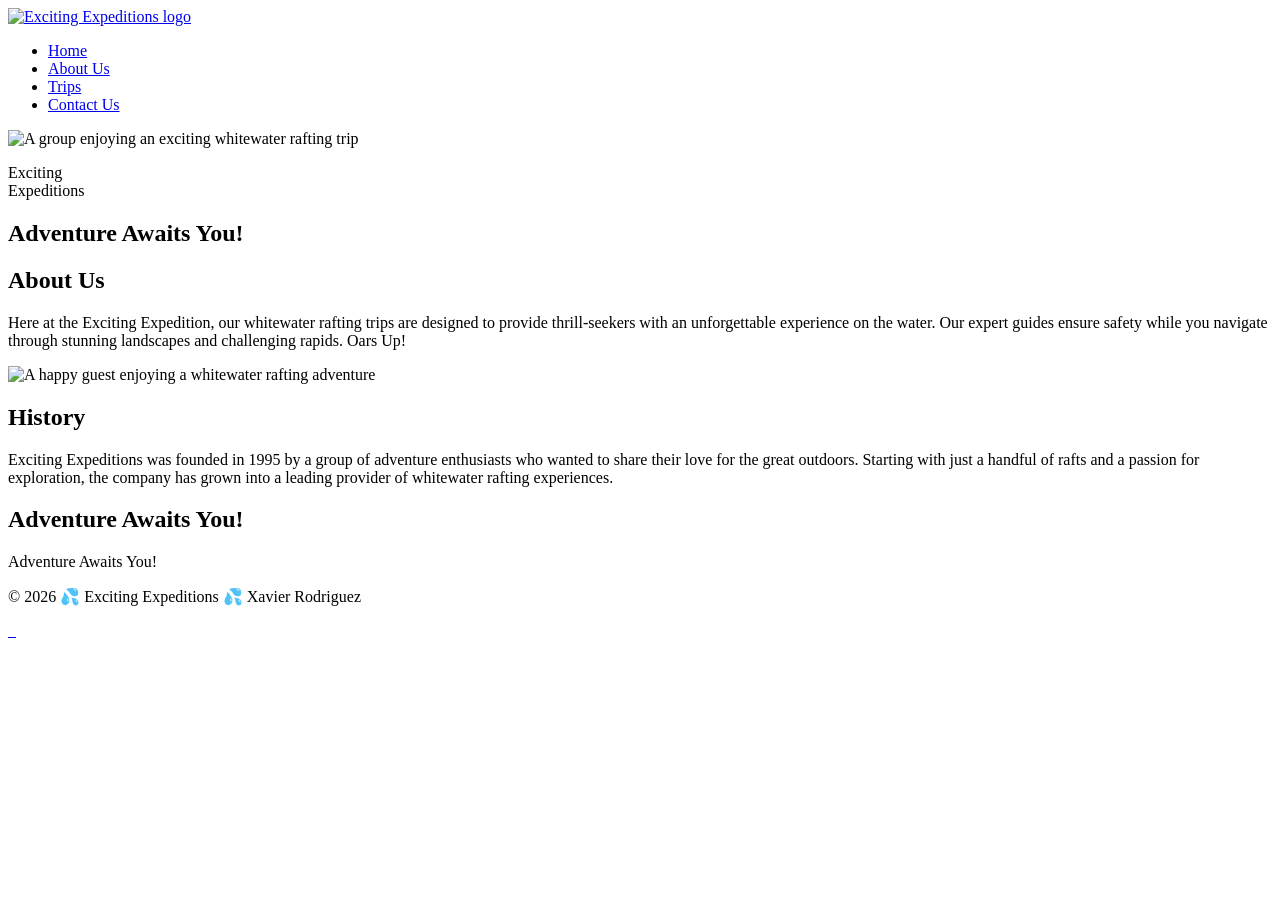
==== wwr/about.html @ 1db4deeb "Add WWR about page" ====
<!DOCTYPE html>
<html lang="en">
<head>
    <meta charset="UTF-8">
    <meta name="viewport" content="width=device-width, initial-scale=1.0">
    <meta name="description" content="Learn about Exciting Expeditions, our history, and our whitewater rafting adventures.">
    <meta name="author" content="Xavier Rodriguez">
    <title>About Us | Exciting Expeditions</title>
    <link rel="stylesheet" href="style/rafting.css">
</head>

<body>
    <header class="site-header">
        <a class="logo" href="about.html" aria-label="Exciting Expeditions home">
            <img src="images/logo.png" alt="Exciting Expeditions logo">
        </a>

        <nav class="main-nav" aria-label="Main navigation">
            <ul>
                <li><a href="index.html">Home</a></li>
                <li><a class="active" href="about.html" aria-current="page">About Us</a></li>
                <li><a href="trips.html">Trips</a></li>
                <li><a href="contact.html">Contact Us</a></li>
            </ul>
        </nav>
    </header>

    <main>
        <section class="hero" aria-label="Whitewater rafting adventure">
            <img class="hero-image" src="images/rafting-hero.jpg" alt="A group enjoying an exciting whitewater rafting trip">
            <div class="hero-content">
                <p class="hero-title">Exciting<br><span>Expeditions</span></p>
                <h1>Adventure Awaits You!</h1>
                <span class="hero-swoosh" aria-hidden="true"></span>
            </div>
        </section>

        <section class="about-section" aria-labelledby="about-heading">
            <div class="section-copy">
                <h2 id="about-heading">About Us</h2>
                <p>
                    Here at the Exciting Expedition, our whitewater rafting trips are designed to provide thrill-seekers with an unforgettable experience on the water. Our expert guides ensure safety while you navigate through stunning landscapes and challenging rapids. Oars Up!
                </p>
            </div>
            <img class="about-image" src="images/happy-client.jpg" alt="A happy guest enjoying a whitewater rafting adventure">
        </section>

        <section class="history-section" aria-labelledby="history-heading">
            <div class="history-copy">
                <h2 id="history-heading">History</h2>
                <p>
                    Exciting Expeditions was founded in 1995 by a group of adventure enthusiasts who wanted to share their love for the great outdoors. Starting with just a handful of rafts and a passion for exploration, the company has grown into a leading provider of whitewater rafting experiences.
                </p>
            </div>
        </section>

        <section class="adventures-section" aria-labelledby="adventures-heading">
            <h2 id="adventures-heading">Adventure Awaits You!</h2>
        </section>
    </main>

    <footer class="site-footer">
        <p class="footer-tagline">Adventure Awaits You!</p>
        <p class="copyright">© 2026 💦 Exciting Expeditions 💦 Xavier Rodriguez</p>
        <nav class="socialmedia" aria-label="Social media">
            <a href="https://facebook.com" aria-label="Facebook">
                <img src="images/facebook.svg" alt="">
            </a>
            <a href="https://linkedin.com" aria-label="LinkedIn">
                <img src="images/linkedin.svg" alt="">
            </a>
            <a href="https://instagram.com" aria-label="Instagram">
                <img src="images/instagram.svg" alt="">
            </a>
        </nav>
    </footer>
</body>
</html>
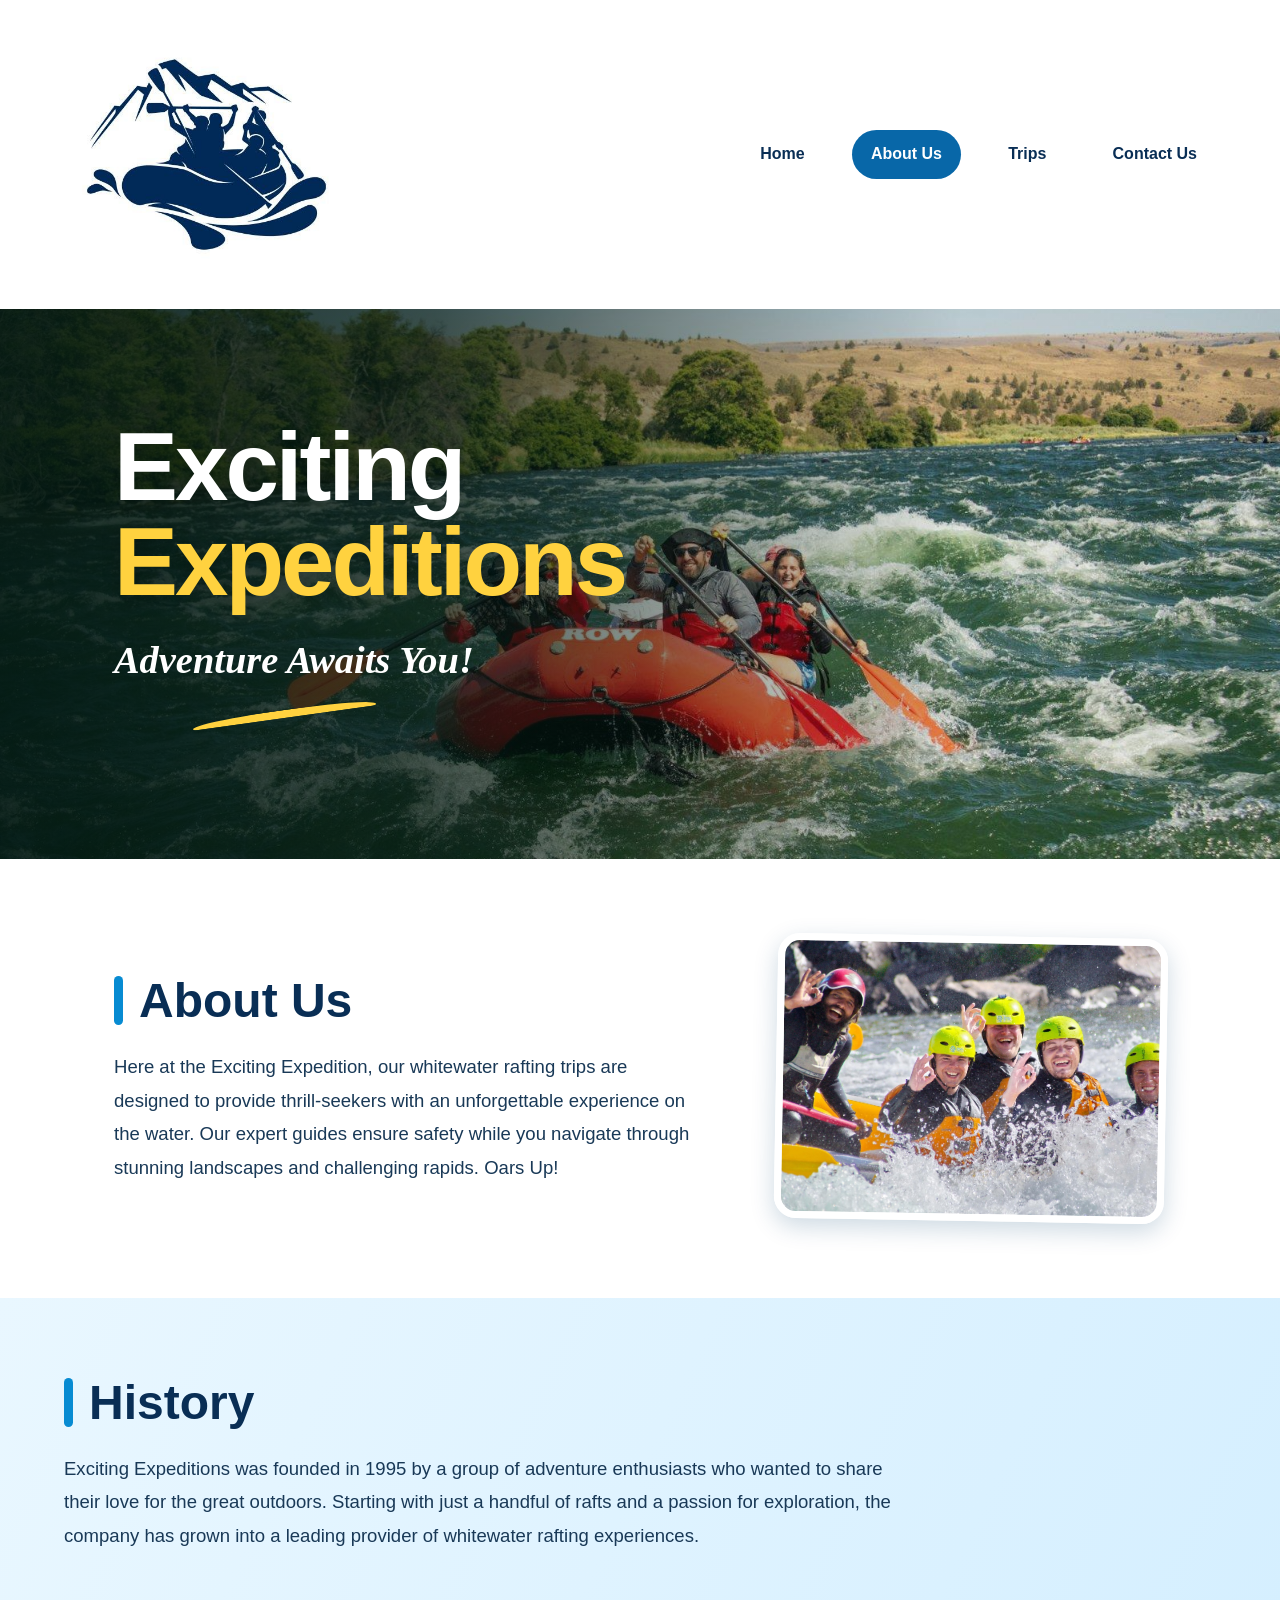
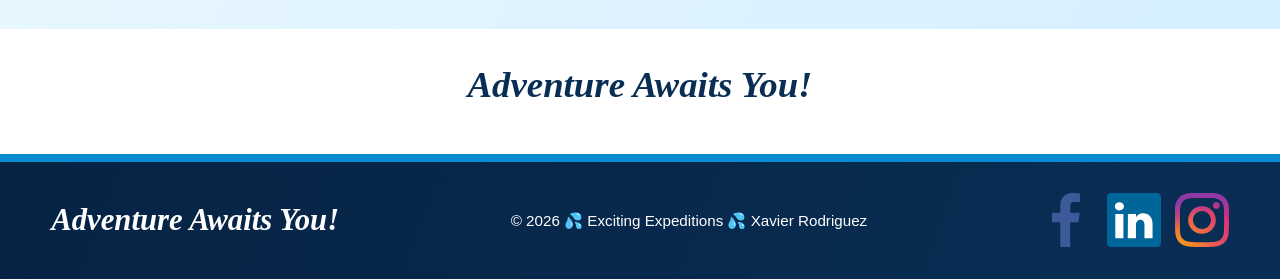
==== commit ab913ffc: "Update about.html" ====
--- a/wwr/about.html
+++ b/wwr/about.html
@@ -6,7 +6,7 @@
     <meta name="description" content="Learn about Exciting Expeditions, our history, and our whitewater rafting adventures.">
     <meta name="author" content="Xavier Rodriguez">
     <title>About Us | Exciting Expeditions</title>
-    <link rel="stylesheet" href="style/rafting.css">
+    <link rel="stylesheet" href="styles/rafting.css">
 </head>
 
 <body>
--- a/wwr/styles/rafting.css
+++ b/wwr/styles/rafting.css
@@ -0,0 +1,437 @@
+/* Exciting Expeditions — refreshed rafting website design */
+
+:root {
+    --navy: #092e55;
+    --deep-navy: #062344;
+    --blue: #078bd2;
+    --sky: #dff3ff;
+    --yellow: #ffd23f;
+    --white: #ffffff;
+    --ink: #173452;
+    --heading-font: Arial, Helvetica, sans-serif;
+    --body-font: Arial, Helvetica, sans-serif;
+}
+
+* {
+    margin: 0;
+    padding: 0;
+    box-sizing: border-box;
+}
+
+html {
+    scroll-behavior: smooth;
+}
+
+body {
+    font-family: var(--body-font);
+    color: var(--ink);
+    background: var(--white);
+    line-height: 1.65;
+}
+
+img {
+    display: block;
+    max-width: 100%;
+}
+
+.site-header {
+    width: 100%;
+    min-height: 104px;
+    padding: 12px clamp(20px, 5vw, 64px);
+    display: flex;
+    align-items: center;
+    justify-content: space-between;
+    gap: 30px;
+    background: var(--white);
+    position: relative;
+    z-index: 2;
+}
+
+.logo {
+    display: inline-flex;
+    align-items: center;
+    flex: 0 0 auto;
+}
+
+.logo img {
+    width: min(285px, 28vw);
+    height: auto;
+}
+
+.main-nav ul {
+    display: flex;
+    align-items: center;
+    justify-content: flex-end;
+    gap: clamp(8px, 2.2vw, 30px);
+    list-style: none;
+}
+
+.main-nav a {
+    display: inline-block;
+    padding: 11px 19px;
+    color: var(--navy);
+    text-decoration: none;
+    font-size: 1rem;
+    font-weight: 700;
+    border-radius: 30px;
+    transition: background-color .2s ease, color .2s ease, transform .2s ease;
+}
+
+.main-nav a:hover,
+.main-nav a:focus-visible,
+.main-nav a.active {
+    color: var(--white);
+    background: #0867a8;
+}
+
+.main-nav a:hover {
+    transform: translateY(-2px);
+}
+
+/* Hero */
+.hero {
+    min-height: clamp(390px, 43vw, 570px);
+    position: relative;
+    display: flex;
+    align-items: center;
+    overflow: hidden;
+    isolation: isolate;
+    background: var(--deep-navy);
+}
+
+.hero::before {
+    content: "";
+    position: absolute;
+    inset: 0;
+    z-index: -1;
+    background: linear-gradient(90deg, rgba(3, 25, 19, .91) 0%, rgba(3, 25, 19, .72) 34%, rgba(3, 25, 19, .08) 75%);
+}
+
+.hero-image {
+    position: absolute;
+    inset: 0;
+    z-index: -2;
+    width: 100%;
+    height: 100%;
+    object-fit: cover;
+    object-position: center 52%;
+}
+
+.hero-content {
+    width: min(1180px, 100%);
+    margin: 0 auto;
+    padding: 65px clamp(24px, 5vw, 64px) 90px;
+    color: var(--white);
+}
+
+.hero-title {
+    color: var(--white);
+    font-family: var(--heading-font);
+    font-size: clamp(3.4rem, 7.5vw, 6.3rem);
+    font-weight: 900;
+    line-height: .98;
+    letter-spacing: -3px;
+    text-shadow: 0 3px 18px rgba(0, 0, 0, .25);
+}
+
+.hero-title span {
+    color: var(--yellow);
+}
+
+.hero-content h1 {
+    margin-top: 20px;
+    color: var(--white);
+    font-family: Georgia, serif;
+    font-size: clamp(1.5rem, 3vw, 2.45rem);
+    font-style: italic;
+    font-weight: 700;
+}
+
+.hero-swoosh {
+    display: block;
+    width: 185px;
+    height: 13px;
+    margin: 18px 0 0 78px;
+    border-top: 8px solid var(--yellow);
+    border-radius: 50%;
+    transform: rotate(-8deg);
+}
+
+/* Shared section styling */
+.about-section,
+.history-section,
+.adventures-section {
+    padding: clamp(48px, 6vw, 78px) clamp(24px, 5vw, 64px);
+}
+
+.about-section {
+    width: min(1180px, 100%);
+    margin: 0 auto;
+    display: grid;
+    grid-template-columns: 1.35fr .9fr;
+    align-items: center;
+    gap: clamp(32px, 6vw, 76px);
+}
+
+.section-copy h2,
+.history-copy h2,
+.adventures-section h2 {
+    position: relative;
+    margin-bottom: 22px;
+    padding-left: 25px;
+    color: var(--navy);
+    font-family: var(--heading-font);
+    font-size: clamp(2rem, 4vw, 3rem);
+    font-weight: 800;
+    line-height: 1.15;
+}
+
+.section-copy h2::before,
+.history-copy h2::before {
+    content: "";
+    position: absolute;
+    top: 3px;
+    bottom: 3px;
+    left: 0;
+    width: 9px;
+    border-radius: 8px;
+    background: var(--blue);
+}
+
+.section-copy p,
+.history-copy p {
+    max-width: 690px;
+    color: #193957;
+    font-size: clamp(1rem, 1.45vw, 1.18rem);
+    line-height: 1.8;
+}
+
+.about-image {
+    width: 100%;
+    height: 285px;
+    object-fit: cover;
+    object-position: center;
+    border: 7px solid var(--white);
+    border-radius: 22px;
+    box-shadow: 0 8px 24px rgba(7, 67, 112, .2);
+    transform: rotate(1deg);
+}
+
+.history-section {
+    position: relative;
+    overflow: hidden;
+    background: linear-gradient(115deg, #e9f7ff 0%, #d5efff 100%);
+}
+
+.history-copy {
+    width: min(1180px, 100%);
+    margin: 0 auto;
+}
+
+.history-copy p {
+    max-width: 850px;
+}
+
+.adventures-section {
+    min-height: 125px;
+    padding-top: 35px;
+    padding-bottom: 35px;
+    text-align: center;
+    background: var(--white);
+}
+
+.adventures-section h2 {
+    display: inline-block;
+    margin: 0;
+    padding: 0;
+    color: var(--navy);
+    font-family: Georgia, serif;
+    font-size: clamp(1.7rem, 3vw, 2.3rem);
+    font-style: italic;
+}
+
+/* Footer */
+.site-footer {
+    width: 100%;
+    min-height: 125px;
+    padding: 24px clamp(20px, 4vw, 54px);
+    display: flex;
+    align-items: center;
+    justify-content: space-between;
+    gap: 24px;
+    color: var(--white);
+    background: linear-gradient(110deg, var(--deep-navy), var(--navy));
+    border-top: 8px solid var(--blue);
+}
+
+.footer-tagline {
+    color: var(--white);
+    font-family: Georgia, serif;
+    font-size: clamp(1.3rem, 2.4vw, 2rem);
+    font-style: italic;
+    font-weight: 700;
+}
+
+.copyright {
+    color: var(--white);
+    font-size: .95rem;
+    text-align: center;
+}
+
+.socialmedia {
+    display: flex;
+    align-items: center;
+    gap: 14px;
+}
+
+.socialmedia a {
+    display: inline-flex;
+    align-items: center;
+    justify-content: center;
+    width: 54px;
+    height: 54px;
+    border-radius: 12px;
+    transition: transform .2s ease, opacity .2s ease;
+}
+
+.socialmedia a:hover,
+.socialmedia a:focus-visible {
+    transform: translateY(-4px);
+    opacity: .85;
+}
+
+.socialmedia img {
+    width: 100%;
+    height: 100%;
+    object-fit: contain;
+}
+
+/* Tablet */
+@media (max-width: 800px) {
+    .site-header {
+        flex-direction: column;
+        gap: 8px;
+        padding: 14px 20px 18px;
+    }
+
+    .logo img {
+        width: 230px;
+    }
+
+    .main-nav ul {
+        flex-wrap: wrap;
+        justify-content: center;
+        gap: 4px;
+    }
+
+    .main-nav a {
+        padding: 9px 13px;
+        font-size: .95rem;
+    }
+
+    .about-section {
+        grid-template-columns: 1fr  .85fr;
+        gap: 28px;
+    }
+
+    .about-image {
+        height: 240px;
+    }
+
+    .site-footer {
+        flex-wrap: wrap;
+        justify-content: center;
+        text-align: center;
+    }
+}
+
+/* Mobile */
+@media (max-width: 560px) {
+    .site-header {
+        min-height: auto;
+    }
+
+    .logo img {
+        width: 205px;
+    }
+
+    .main-nav ul {
+        gap: 2px;
+    }
+
+    .main-nav a {
+        padding: 8px 10px;
+        font-size: .88rem;
+    }
+
+    .hero {
+        min-height: 430px;
+        align-items: flex-end;
+    }
+
+    .hero::before {
+        background: linear-gradient(0deg, rgba(3, 25, 19, .88) 0%, rgba(3, 25, 19, .48) 55%, rgba(3, 25, 19, .08) 100%);
+    }
+
+    .hero-image {
+        object-position: 58% center;
+    }
+
+    .hero-content {
+        padding: 50px 23px 70px;
+    }
+
+    .hero-title {
+        font-size: clamp(3.2rem, 15vw, 4.5rem);
+        letter-spacing: -2px;
+    }
+
+    .hero-content h1 {
+        margin-top: 14px;
+    }
+
+    .about-section,
+    .history-section,
+    .adventures-section {
+        padding: 42px 23px;
+    }
+
+    .about-section {
+        grid-template-columns: 1fr;
+        gap: 28px;
+    }
+
+    .about-image {
+        height: 250px;
+        transform: none;
+    }
+
+    .section-copy h2,
+    .history-copy h2 {
+        font-size: 2.1rem;
+    }
+
+    .section-copy p,
+    .history-copy p {
+        font-size: 1rem;
+    }
+
+    .site-footer {
+        flex-direction: column;
+        gap: 16px;
+        padding: 30px 18px;
+    }
+
+    .copyright {
+        font-size: .85rem;
+    }
+
+    .socialmedia {
+        gap: 12px;
+    }
+
+    .socialmedia a {
+        width: 46px;
+        height: 46px;
+    }
+}
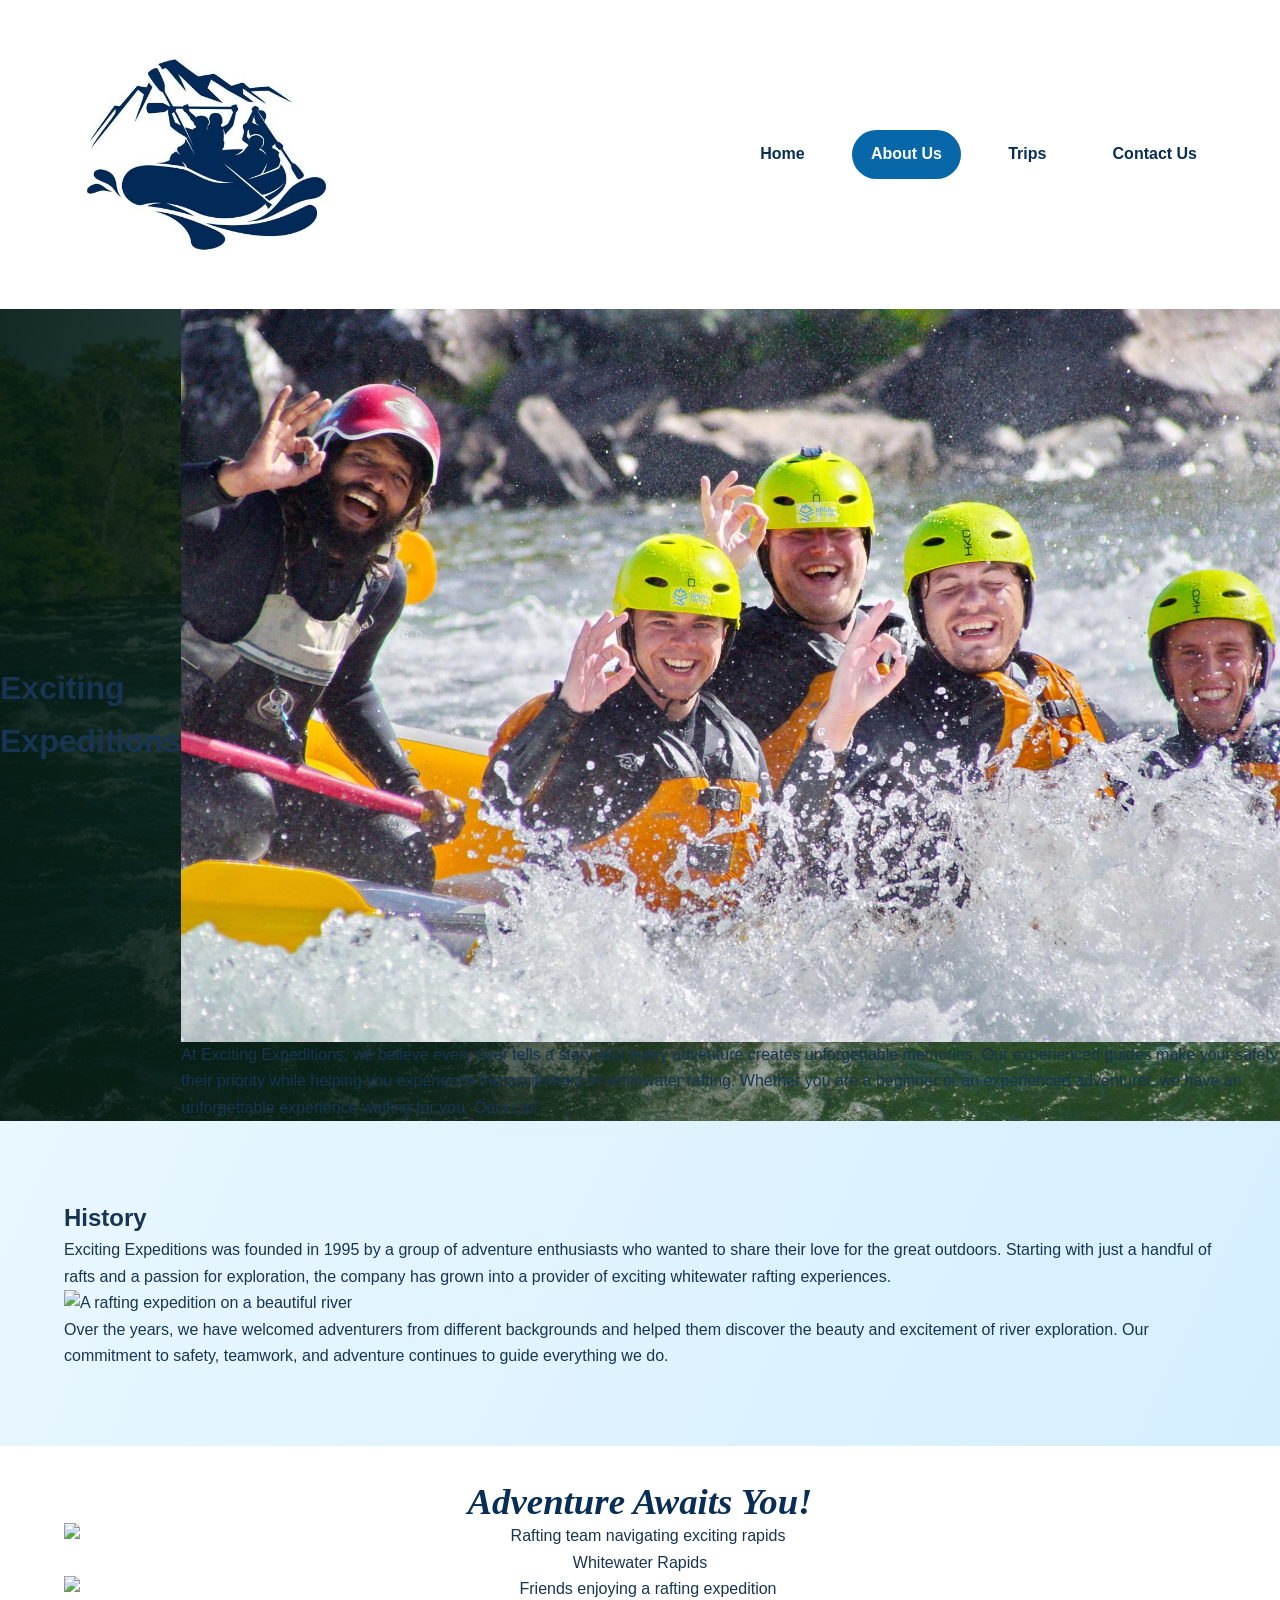
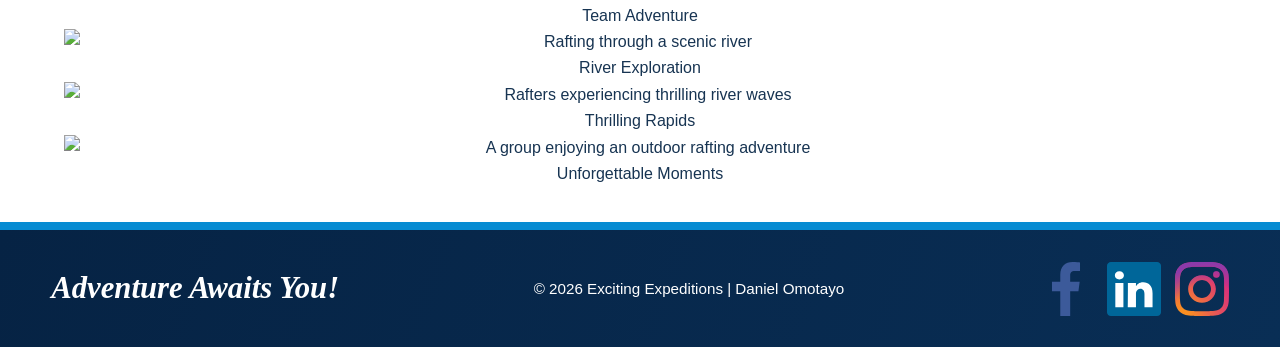
==== commit f5c9fe61: "Update about.html" ====
--- a/wwr/about.html
+++ b/wwr/about.html
@@ -1,11 +1,16 @@
+
 <!DOCTYPE html>
 <html lang="en">
 <head>
     <meta charset="UTF-8">
     <meta name="viewport" content="width=device-width, initial-scale=1.0">
-    <meta name="description" content="Learn about Exciting Expeditions, our history, and our whitewater rafting adventures.">
-    <meta name="author" content="Xavier Rodriguez">
+
+    <meta name="description" content="Discover Exciting Expeditions, our rafting history, experienced guides, and unforgettable whitewater adventures.">
+
+    <meta name="author" content="Daniel Omotayo">
+
     <title>About Us | Exciting Expeditions</title>
+
     <link rel="stylesheet" href="styles/rafting.css">
 </head>
 
@@ -26,51 +31,111 @@
     </header>
 
     <main>
-        <section class="hero" aria-label="Whitewater rafting adventure">
-            <img class="hero-image" src="images/rafting-hero.jpg" alt="A group enjoying an exciting whitewater rafting trip">
-            <div class="hero-content">
-                <p class="hero-title">Exciting<br><span>Expeditions</span></p>
-                <h1>Adventure Awaits You!</h1>
-                <span class="hero-swoosh" aria-hidden="true"></span>
-            </div>
-        </section>
+        <div class="hero">
+            <img class="hero-image"
+                 src="images/rafting-hero.jpg"
+                 alt="A group enjoying an exciting whitewater rafting adventure">
 
-        <section class="about-section" aria-labelledby="about-heading">
-            <div class="section-copy">
-                <h2 id="about-heading">About Us</h2>
+            <h1>Exciting Expeditions</h1>
+
+            <article class="hero-article">
+                <img src="images/happy-client.jpg"
+                     alt="A happy client enjoying a rafting adventure">
+
                 <p>
-                    Here at the Exciting Expedition, our whitewater rafting trips are designed to provide thrill-seekers with an unforgettable experience on the water. Our expert guides ensure safety while you navigate through stunning landscapes and challenging rapids. Oars Up!
+                    At Exciting Expeditions, we believe every river tells
+                    a story and every adventure creates unforgettable
+                    memories. Our experienced guides make your safety
+                    their priority while helping you experience the
+                    excitement of whitewater rafting. Whether you are
+                    a beginner or an experienced adventurer, we have
+                    an unforgettable experience waiting for you.
+                    Oars Up!
                 </p>
-            </div>
-            <img class="about-image" src="images/happy-client.jpg" alt="A happy guest enjoying a whitewater rafting adventure">
-        </section>
+            </article>
+        </div>
 
-        <section class="history-section" aria-labelledby="history-heading">
-            <div class="history-copy">
-                <h2 id="history-heading">History</h2>
+        <section class="history-section">
+            <h2>History</h2>
+
+            <div class="history-content">
                 <p>
-                    Exciting Expeditions was founded in 1995 by a group of adventure enthusiasts who wanted to share their love for the great outdoors. Starting with just a handful of rafts and a passion for exploration, the company has grown into a leading provider of whitewater rafting experiences.
+                    Exciting Expeditions was founded in 1995 by a group
+                    of adventure enthusiasts who wanted to share their
+                    love for the great outdoors. Starting with just a
+                    handful of rafts and a passion for exploration,
+                    the company has grown into a provider of exciting
+                    whitewater rafting experiences.
+                </p>
+
+                <img src="images/rafting-history.jpg"
+                     alt="A rafting expedition on a beautiful river">
+
+                <p>
+                    Over the years, we have welcomed adventurers from
+                    different backgrounds and helped them discover the
+                    beauty and excitement of river exploration.
+                    Our commitment to safety, teamwork, and adventure
+                    continues to guide everything we do.
                 </p>
             </div>
         </section>
 
-        <section class="adventures-section" aria-labelledby="adventures-heading">
-            <h2 id="adventures-heading">Adventure Awaits You!</h2>
+        <section class="adventures-section">
+            <h2>Adventure Awaits You!</h2>
+
+            <div class="adventure-gallery">
+                <figure>
+                    <img src="images/rafting1.jpg"
+                         alt="Rafting team navigating exciting rapids">
+                    <figcaption>Whitewater Rapids</figcaption>
+                </figure>
+
+                <figure>
+                    <img src="images/rafting2.jpg"
+                         alt="Friends enjoying a rafting expedition">
+                    <figcaption>Team Adventure</figcaption>
+                </figure>
+
+                <figure>
+                    <img src="images/rafting3.jpg"
+                         alt="Rafting through a scenic river">
+                    <figcaption>River Exploration</figcaption>
+                </figure>
+
+                <figure>
+                    <img src="images/rafting4.jpg"
+                         alt="Rafters experiencing thrilling river waves">
+                    <figcaption>Thrilling Rapids</figcaption>
+                </figure>
+
+                <figure>
+                    <img src="images/rafting5.jpg"
+                         alt="A group enjoying an outdoor rafting adventure">
+                    <figcaption>Unforgettable Moments</figcaption>
+                </figure>
+            </div>
         </section>
     </main>
 
     <footer class="site-footer">
         <p class="footer-tagline">Adventure Awaits You!</p>
-        <p class="copyright">© 2026 💦 Exciting Expeditions 💦 Xavier Rodriguez</p>
+
+        <p class="copyright">
+            &copy; 2026 Exciting Expeditions | Daniel Omotayo
+        </p>
+
         <nav class="socialmedia" aria-label="Social media">
             <a href="https://facebook.com" aria-label="Facebook">
-                <img src="images/facebook.svg" alt="">
+                <img src="images/facebook.svg" alt="Facebook">
             </a>
+
             <a href="https://linkedin.com" aria-label="LinkedIn">
-                <img src="images/linkedin.svg" alt="">
+                <img src="images/linkedin.svg" alt="LinkedIn">
             </a>
+
             <a href="https://instagram.com" aria-label="Instagram">
-                <img src="images/instagram.svg" alt="">
+                <img src="images/instagram.svg" alt="Instagram">
             </a>
         </nav>
     </footer>
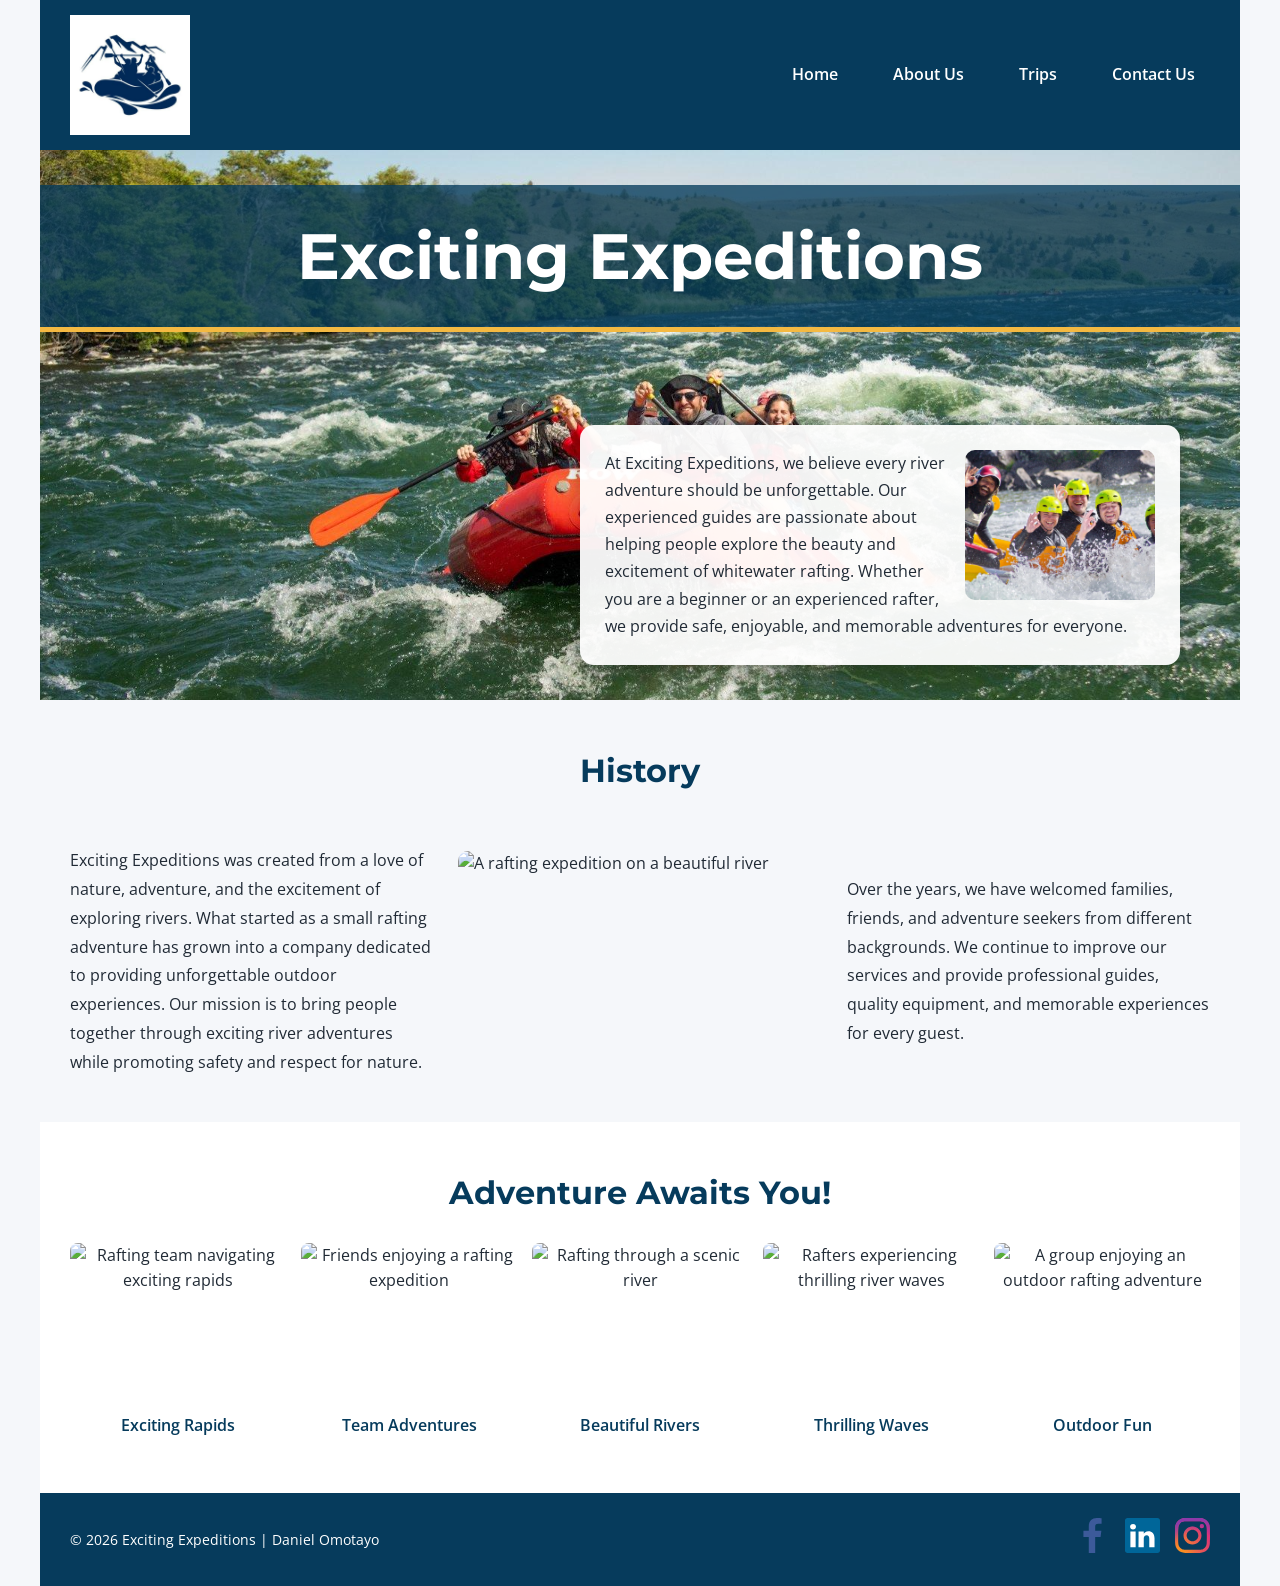
==== commit 3f608008: "Update about.html" ====
--- a/wwr/about.html
+++ b/wwr/about.html
@@ -1,143 +1,130 @@
 
 <!DOCTYPE html>
-<html lang="en">
+<html lang="en-US">
+
 <head>
     <meta charset="UTF-8">
     <meta name="viewport" content="width=device-width, initial-scale=1.0">
+
+    <title>About Us | Exciting Expeditions</title>
 
     <meta name="description" content="Discover Exciting Expeditions, our rafting history, experienced guides, and unforgettable whitewater adventures.">
 
     <meta name="author" content="Daniel Omotayo">
 
-    <title>About Us | Exciting Expeditions</title>
-
     <link rel="stylesheet" href="styles/rafting.css">
 </head>
 
 <body>
-    <header class="site-header">
-        <a class="logo" href="about.html" aria-label="Exciting Expeditions home">
-            <img src="images/logo.png" alt="Exciting Expeditions logo">
-        </a>
 
-        <nav class="main-nav" aria-label="Main navigation">
-            <ul>
-                <li><a href="index.html">Home</a></li>
-                <li><a class="active" href="about.html" aria-current="page">About Us</a></li>
-                <li><a href="trips.html">Trips</a></li>
-                <li><a href="contact.html">Contact Us</a></li>
-            </ul>
+    <header>
+        <img src="images/logo.png" alt="Exciting Expeditions logo">
+
+        <nav>
+            <a href="index.html">Home</a>
+            <a href="about.html">About Us</a>
+            <a href="trips.html">Trips</a>
+            <a href="contact.html">Contact Us</a>
         </nav>
     </header>
 
     <main>
+
         <div class="hero">
-            <img class="hero-image"
-                 src="images/rafting-hero.jpg"
-                 alt="A group enjoying an exciting whitewater rafting adventure">
+            <img class="hero-image" src="images/rafting-hero.jpg" alt="A group enjoying an exciting whitewater rafting adventure">
 
             <h1>Exciting Expeditions</h1>
 
-            <article class="hero-article">
-                <img src="images/happy-client.jpg"
-                     alt="A happy client enjoying a rafting adventure">
+            <article>
+                <img src="images/happy-client.jpg" alt="A happy client enjoying a rafting adventure">
 
                 <p>
-                    At Exciting Expeditions, we believe every river tells
-                    a story and every adventure creates unforgettable
-                    memories. Our experienced guides make your safety
-                    their priority while helping you experience the
-                    excitement of whitewater rafting. Whether you are
-                    a beginner or an experienced adventurer, we have
-                    an unforgettable experience waiting for you.
-                    Oars Up!
+                    At Exciting Expeditions, we believe every river adventure
+                    should be unforgettable. Our experienced guides are
+                    passionate about helping people explore the beauty and
+                    excitement of whitewater rafting. Whether you are a
+                    beginner or an experienced rafter, we provide safe,
+                    enjoyable, and memorable adventures for everyone.
                 </p>
             </article>
         </div>
 
-        <section class="history-section">
+        <section class="history">
             <h2>History</h2>
 
-            <div class="history-content">
-                <p>
-                    Exciting Expeditions was founded in 1995 by a group
-                    of adventure enthusiasts who wanted to share their
-                    love for the great outdoors. Starting with just a
-                    handful of rafts and a passion for exploration,
-                    the company has grown into a provider of exciting
-                    whitewater rafting experiences.
-                </p>
+            <p>
+                Exciting Expeditions was created from a love of nature,
+                adventure, and the excitement of exploring rivers. What
+                started as a small rafting adventure has grown into a
+                company dedicated to providing unforgettable outdoor
+                experiences. Our mission is to bring people together
+                through exciting river adventures while promoting safety
+                and respect for nature.
+            </p>
 
-                <img src="images/rafting-history.jpg"
-                     alt="A rafting expedition on a beautiful river">
+            <img src="images/rafting-history.jpg" alt="A rafting expedition on a beautiful river">
 
-                <p>
-                    Over the years, we have welcomed adventurers from
-                    different backgrounds and helped them discover the
-                    beauty and excitement of river exploration.
-                    Our commitment to safety, teamwork, and adventure
-                    continues to guide everything we do.
-                </p>
+            <p>
+                Over the years, we have welcomed families, friends,
+                and adventure seekers from different backgrounds.
+                We continue to improve our services and provide
+                professional guides, quality equipment, and memorable
+                experiences for every guest.
+            </p>
+        </section>
+
+        <section class="adventures">
+            <h2>Adventure Awaits You!</h2>
+
+            <div class="adventure-gallery">
+
+                <figure>
+                    <img src="images/rafting1.jpg" alt="Rafting team navigating exciting rapids">
+                    <figcaption>Exciting Rapids</figcaption>
+                </figure>
+
+                <figure>
+                    <img src="images/rafting2.jpg" alt="Friends enjoying a rafting expedition">
+                    <figcaption>Team Adventures</figcaption>
+                </figure>
+
+                <figure>
+                    <img src="images/rafting3.jpg" alt="Rafting through a scenic river">
+                    <figcaption>Beautiful Rivers</figcaption>
+                </figure>
+
+                <figure>
+                    <img src="images/rafting4.jpg" alt="Rafters experiencing thrilling river waves">
+                    <figcaption>Thrilling Waves</figcaption>
+                </figure>
+
+                <figure>
+                    <img src="images/rafting5.jpg" alt="A group enjoying an outdoor rafting adventure">
+                    <figcaption>Outdoor Fun</figcaption>
+                </figure>
+
             </div>
         </section>
 
-        <section class="adventures-section">
-            <h2>Adventure Awaits You!</h2>
-
-            <div class="adventure-gallery">
-                <figure>
-                    <img src="images/rafting1.jpg"
-                         alt="Rafting team navigating exciting rapids">
-                    <figcaption>Whitewater Rapids</figcaption>
-                </figure>
-
-                <figure>
-                    <img src="images/rafting2.jpg"
-                         alt="Friends enjoying a rafting expedition">
-                    <figcaption>Team Adventure</figcaption>
-                </figure>
-
-                <figure>
-                    <img src="images/rafting3.jpg"
-                         alt="Rafting through a scenic river">
-                    <figcaption>River Exploration</figcaption>
-                </figure>
-
-                <figure>
-                    <img src="images/rafting4.jpg"
-                         alt="Rafters experiencing thrilling river waves">
-                    <figcaption>Thrilling Rapids</figcaption>
-                </figure>
-
-                <figure>
-                    <img src="images/rafting5.jpg"
-                         alt="A group enjoying an outdoor rafting adventure">
-                    <figcaption>Unforgettable Moments</figcaption>
-                </figure>
-            </div>
-        </section>
     </main>
 
-    <footer class="site-footer">
-        <p class="footer-tagline">Adventure Awaits You!</p>
+    <footer>
+        <p>© 2026 Exciting Expeditions | Daniel Omotayo</p>
 
-        <p class="copyright">
-            &copy; 2026 Exciting Expeditions | Daniel Omotayo
-        </p>
-
-        <nav class="socialmedia" aria-label="Social media">
-            <a href="https://facebook.com" aria-label="Facebook">
-                <img src="images/facebook.svg" alt="Facebook">
+        <nav class="socialmedia">
+            <a href="https://www.facebook.com/">
+                <img src="images/facebook.svg" alt="Visit our Facebook page">
             </a>
 
-            <a href="https://linkedin.com" aria-label="LinkedIn">
-                <img src="images/linkedin.svg" alt="LinkedIn">
+            <a href="https://www.linkedin.com/">
+                <img src="images/linkedin.svg" alt="Visit our LinkedIn page">
             </a>
 
-            <a href="https://instagram.com" aria-label="Instagram">
-                <img src="images/instagram.svg" alt="Instagram">
+            <a href="https://www.instagram.com/">
+                <img src="images/instagram.svg" alt="Visit our Instagram page">
             </a>
         </nav>
     </footer>
+
 </body>
 </html>
--- a/wwr/styles/rafting.css
+++ b/wwr/styles/rafting.css
@@ -1,437 +1,326 @@
-/* Exciting Expeditions — refreshed rafting website design */
-
+
+/* Google Fonts */
+@import url('https://fonts.googleapis.com/css2?family=Montserrat:wght@400;500;600;700&family=Open+Sans:wght@400;500;600&display=swap');
+
+/* CSS Variables */
 :root {
-    --navy: #092e55;
-    --deep-navy: #062344;
-    --blue: #078bd2;
-    --sky: #dff3ff;
-    --yellow: #ffd23f;
+    --primary-color: #063b5c;
+    --secondary-color: #087e8b;
+    --accent-color: #f4b942;
+    --yellow: #f4b942;
+    --light-color: #f5f7fa;
     --white: #ffffff;
-    --ink: #173452;
-    --heading-font: Arial, Helvetica, sans-serif;
-    --body-font: Arial, Helvetica, sans-serif;
-}
-
+    --dark-color: #202a35;
+    --heading-font: 'Montserrat', sans-serif;
+    --body-font: 'Open Sans', sans-serif;
+}
+
+/* Universal Reset */
 * {
     margin: 0;
     padding: 0;
     box-sizing: border-box;
 }
 
-html {
-    scroll-behavior: smooth;
-}
-
+/* Body */
 body {
     font-family: var(--body-font);
-    color: var(--ink);
-    background: var(--white);
-    line-height: 1.65;
-}
-
-img {
+    color: var(--dark-color);
+    background-color: var(--light-color);
+    line-height: 1.6;
+    max-width: 1200px;
+    margin: 0 auto;
+}
+
+/* Header */
+header {
+    display: grid;
+    grid-template-columns: 150px 1fr;
+    align-items: center;
+    padding: 15px 30px;
+    background-color: var(--primary-color);
+    gap: 20px;
+}
+
+header img {
+    width: 120px;
+    height: auto;
+}
+
+header nav {
+    display: flex;
+    justify-content: flex-end;
+    align-items: center;
+    gap: 25px;
+}
+
+header nav a {
+    color: var(--white);
+    text-decoration: none;
+    font-weight: 600;
+    padding: 10px 15px;
+}
+
+header nav a:hover {
+    color: var(--yellow);
+    text-decoration: underline;
+}
+
+/* Main */
+main {
+    width: 100%;
+}
+
+/* Hero Section */
+.hero {
+    position: relative;
+    width: 100%;
+    overflow: hidden;
+    background-color: var(--primary-color);
+}
+
+.hero-image {
     display: block;
-    max-width: 100%;
-}
-
-.site-header {
-    width: 100%;
-    min-height: 104px;
-    padding: 12px clamp(20px, 5vw, 64px);
+    width: 100%;
+    height: 550px;
+    object-fit: cover;
+}
+
+/* Hero Heading */
+.hero h1 {
+    position: absolute;
+    top: 35px;
+    left: 0;
+    width: 100%;
+    padding: 20px;
+    color: var(--white);
+    background-color: rgba(6, 59, 92, 0.78);
+    border-bottom: 5px solid var(--yellow);
+    font-family: var(--heading-font);
+    font-size: clamp(2rem, 5vw, 4rem);
+    text-align: center;
+    z-index: 1;
+}
+
+/* Hero Article */
+.hero article {
+    position: absolute;
+    right: 5%;
+    bottom: 35px;
+    width: min(600px, 90%);
+    padding: 25px;
+    overflow: auto;
+    color: var(--dark-color);
+    background-color: rgba(255, 255, 255, 0.94);
+    border-radius: 14px;
+    box-shadow: 0 8px 25px rgba(0, 0, 0, 0.25);
+}
+
+.hero article img {
+    float: right;
+    width: 190px;
+    height: 150px;
+    margin: 0 0 12px 18px;
+    object-fit: cover;
+    border-radius: 10px;
+}
+
+.hero article p {
+    font-size: 1rem;
+    line-height: 1.7;
+}
+
+/* General Section Styling */
+section {
+    padding: 45px 30px;
+}
+
+section h2 {
+    margin-bottom: 25px;
+    color: var(--primary-color);
+    font-family: var(--heading-font);
+    font-size: 2rem;
+    text-align: center;
+}
+
+/* History Section */
+.history {
+    display: grid;
+    grid-template-columns: 1fr 1fr 1fr;
+    align-items: center;
+    gap: 25px;
+}
+
+.history h2 {
+    grid-column: 1 / -1;
+}
+
+.history img {
+    width: 100%;
+    height: 220px;
+    object-fit: cover;
+    border-radius: 10px;
+}
+
+.history p {
+    font-size: 1rem;
+    line-height: 1.8;
+}
+
+/* Adventure Section */
+.adventures {
+    background-color: var(--white);
+}
+
+.adventure-gallery {
+    display: grid;
+    grid-template-columns: repeat(5, 1fr);
+    gap: 15px;
+}
+
+.adventure-gallery figure {
+    text-align: center;
+}
+
+.adventure-gallery img {
+    display: block;
+    width: 100%;
+    height: 160px;
+    object-fit: cover;
+    border-radius: 8px;
+}
+
+.adventure-gallery figcaption {
+    padding: 10px 5px;
+    color: var(--primary-color);
+    font-weight: 600;
+}
+
+/* Footer */
+footer {
     display: flex;
-    align-items: center;
     justify-content: space-between;
-    gap: 30px;
-    background: var(--white);
-    position: relative;
-    z-index: 2;
-}
-
-.logo {
-    display: inline-flex;
-    align-items: center;
-    flex: 0 0 auto;
-}
-
-.logo img {
-    width: min(285px, 28vw);
-    height: auto;
-}
-
-.main-nav ul {
-    display: flex;
-    align-items: center;
-    justify-content: flex-end;
-    gap: clamp(8px, 2.2vw, 30px);
-    list-style: none;
-}
-
-.main-nav a {
-    display: inline-block;
-    padding: 11px 19px;
-    color: var(--navy);
-    text-decoration: none;
-    font-size: 1rem;
-    font-weight: 700;
-    border-radius: 30px;
-    transition: background-color .2s ease, color .2s ease, transform .2s ease;
-}
-
-.main-nav a:hover,
-.main-nav a:focus-visible,
-.main-nav a.active {
+    align-items: center;
+    gap: 20px;
+    padding: 25px 30px;
     color: var(--white);
-    background: #0867a8;
-}
-
-.main-nav a:hover {
-    transform: translateY(-2px);
-}
-
-/* Hero */
-.hero {
-    min-height: clamp(390px, 43vw, 570px);
-    position: relative;
-    display: flex;
-    align-items: center;
-    overflow: hidden;
-    isolation: isolate;
-    background: var(--deep-navy);
-}
-
-.hero::before {
-    content: "";
-    position: absolute;
-    inset: 0;
-    z-index: -1;
-    background: linear-gradient(90deg, rgba(3, 25, 19, .91) 0%, rgba(3, 25, 19, .72) 34%, rgba(3, 25, 19, .08) 75%);
-}
-
-.hero-image {
-    position: absolute;
-    inset: 0;
-    z-index: -2;
-    width: 100%;
-    height: 100%;
-    object-fit: cover;
-    object-position: center 52%;
-}
-
-.hero-content {
-    width: min(1180px, 100%);
-    margin: 0 auto;
-    padding: 65px clamp(24px, 5vw, 64px) 90px;
-    color: var(--white);
-}
-
-.hero-title {
-    color: var(--white);
-    font-family: var(--heading-font);
-    font-size: clamp(3.4rem, 7.5vw, 6.3rem);
-    font-weight: 900;
-    line-height: .98;
-    letter-spacing: -3px;
-    text-shadow: 0 3px 18px rgba(0, 0, 0, .25);
-}
-
-.hero-title span {
-    color: var(--yellow);
-}
-
-.hero-content h1 {
-    margin-top: 20px;
-    color: var(--white);
-    font-family: Georgia, serif;
-    font-size: clamp(1.5rem, 3vw, 2.45rem);
-    font-style: italic;
-    font-weight: 700;
-}
-
-.hero-swoosh {
-    display: block;
-    width: 185px;
-    height: 13px;
-    margin: 18px 0 0 78px;
-    border-top: 8px solid var(--yellow);
-    border-radius: 50%;
-    transform: rotate(-8deg);
-}
-
-/* Shared section styling */
-.about-section,
-.history-section,
-.adventures-section {
-    padding: clamp(48px, 6vw, 78px) clamp(24px, 5vw, 64px);
-}
-
-.about-section {
-    width: min(1180px, 100%);
-    margin: 0 auto;
-    display: grid;
-    grid-template-columns: 1.35fr .9fr;
-    align-items: center;
-    gap: clamp(32px, 6vw, 76px);
-}
-
-.section-copy h2,
-.history-copy h2,
-.adventures-section h2 {
-    position: relative;
-    margin-bottom: 22px;
-    padding-left: 25px;
-    color: var(--navy);
-    font-family: var(--heading-font);
-    font-size: clamp(2rem, 4vw, 3rem);
-    font-weight: 800;
-    line-height: 1.15;
-}
-
-.section-copy h2::before,
-.history-copy h2::before {
-    content: "";
-    position: absolute;
-    top: 3px;
-    bottom: 3px;
-    left: 0;
-    width: 9px;
-    border-radius: 8px;
-    background: var(--blue);
-}
-
-.section-copy p,
-.history-copy p {
-    max-width: 690px;
-    color: #193957;
-    font-size: clamp(1rem, 1.45vw, 1.18rem);
-    line-height: 1.8;
-}
-
-.about-image {
-    width: 100%;
-    height: 285px;
-    object-fit: cover;
-    object-position: center;
-    border: 7px solid var(--white);
-    border-radius: 22px;
-    box-shadow: 0 8px 24px rgba(7, 67, 112, .2);
-    transform: rotate(1deg);
-}
-
-.history-section {
-    position: relative;
-    overflow: hidden;
-    background: linear-gradient(115deg, #e9f7ff 0%, #d5efff 100%);
-}
-
-.history-copy {
-    width: min(1180px, 100%);
-    margin: 0 auto;
-}
-
-.history-copy p {
-    max-width: 850px;
-}
-
-.adventures-section {
-    min-height: 125px;
-    padding-top: 35px;
-    padding-bottom: 35px;
-    text-align: center;
-    background: var(--white);
-}
-
-.adventures-section h2 {
-    display: inline-block;
-    margin: 0;
-    padding: 0;
-    color: var(--navy);
-    font-family: Georgia, serif;
-    font-size: clamp(1.7rem, 3vw, 2.3rem);
-    font-style: italic;
-}
-
-/* Footer */
-.site-footer {
-    width: 100%;
-    min-height: 125px;
-    padding: 24px clamp(20px, 4vw, 54px);
-    display: flex;
-    align-items: center;
-    justify-content: space-between;
-    gap: 24px;
-    color: var(--white);
-    background: linear-gradient(110deg, var(--deep-navy), var(--navy));
-    border-top: 8px solid var(--blue);
-}
-
-.footer-tagline {
-    color: var(--white);
-    font-family: Georgia, serif;
-    font-size: clamp(1.3rem, 2.4vw, 2rem);
-    font-style: italic;
-    font-weight: 700;
-}
-
-.copyright {
-    color: var(--white);
-    font-size: .95rem;
-    text-align: center;
+    background-color: var(--primary-color);
+}
+
+footer p {
+    font-size: 0.9rem;
 }
 
 .socialmedia {
     display: flex;
     align-items: center;
-    gap: 14px;
+    gap: 15px;
 }
 
 .socialmedia a {
-    display: inline-flex;
-    align-items: center;
-    justify-content: center;
-    width: 54px;
-    height: 54px;
-    border-radius: 12px;
-    transition: transform .2s ease, opacity .2s ease;
-}
-
-.socialmedia a:hover,
-.socialmedia a:focus-visible {
-    transform: translateY(-4px);
-    opacity: .85;
+    text-decoration: none;
 }
 
 .socialmedia img {
-    width: 100%;
-    height: 100%;
-    object-fit: contain;
-}
-
-/* Tablet */
-@media (max-width: 800px) {
-    .site-header {
+    width: 35px;
+    height: 35px;
+}
+
+/* Responsive Design */
+@media screen and (max-width: 768px) {
+    header {
+        grid-template-columns: 1fr;
+        justify-items: center;
+    }
+
+    header nav {
+        justify-content: center;
+        flex-wrap: wrap;
+        gap: 5px;
+    }
+
+    .hero-image {
+        height: 600px;
+    }
+
+    .hero h1 {
+        top: 15px;
+        font-size: 2rem;
+    }
+
+    .hero article {
+        right: 5%;
+        bottom: 20px;
+        width: 90%;
+        padding: 15px;
+    }
+
+    .hero article img {
+        width: 120px;
+        height: 110px;
+        margin-left: 12px;
+    }
+
+    .history {
+        grid-template-columns: 1fr;
+    }
+
+    .history h2 {
+        grid-column: auto;
+    }
+
+    .history img {
+        max-width: 400px;
+        margin: 0 auto;
+    }
+
+    .adventure-gallery {
+        grid-template-columns: repeat(2, 1fr);
+    }
+
+    footer {
         flex-direction: column;
-        gap: 8px;
-        padding: 14px 20px 18px;
-    }
-
-    .logo img {
-        width: 230px;
-    }
-
-    .main-nav ul {
-        flex-wrap: wrap;
-        justify-content: center;
-        gap: 4px;
-    }
-
-    .main-nav a {
-        padding: 9px 13px;
-        font-size: .95rem;
-    }
-
-    .about-section {
-        grid-template-columns: 1fr  .85fr;
-        gap: 28px;
-    }
-
-    .about-image {
-        height: 240px;
-    }
-
-    .site-footer {
-        flex-wrap: wrap;
-        justify-content: center;
         text-align: center;
     }
 }
 
-/* Mobile */
-@media (max-width: 560px) {
-    .site-header {
-        min-height: auto;
-    }
-
-    .logo img {
-        width: 205px;
-    }
-
-    .main-nav ul {
-        gap: 2px;
-    }
-
-    .main-nav a {
-        padding: 8px 10px;
-        font-size: .88rem;
-    }
-
-    .hero {
-        min-height: 430px;
-        align-items: flex-end;
-    }
-
-    .hero::before {
-        background: linear-gradient(0deg, rgba(3, 25, 19, .88) 0%, rgba(3, 25, 19, .48) 55%, rgba(3, 25, 19, .08) 100%);
-    }
-
+@media screen and (max-width: 480px) {
     .hero-image {
-        object-position: 58% center;
-    }
-
-    .hero-content {
-        padding: 50px 23px 70px;
-    }
-
-    .hero-title {
-        font-size: clamp(3.2rem, 15vw, 4.5rem);
-        letter-spacing: -2px;
-    }
-
-    .hero-content h1 {
-        margin-top: 14px;
-    }
-
-    .about-section,
-    .history-section,
-    .adventures-section {
-        padding: 42px 23px;
-    }
-
-    .about-section {
+        height: 650px;
+    }
+
+    .hero h1 {
+        font-size: 1.6rem;
+        padding: 15px 5px;
+    }
+
+    .hero article {
+        bottom: 15px;
+        padding: 12px;
+    }
+
+    .hero article img {
+        width: 95px;
+        height: 95px;
+    }
+
+    .hero article p {
+        font-size: 0.85rem;
+    }
+
+    section {
+        padding: 30px 15px;
+    }
+
+    section h2 {
+        font-size: 1.5rem;
+    }
+
+    .adventure-gallery {
         grid-template-columns: 1fr;
-        gap: 28px;
-    }
-
-    .about-image {
-        height: 250px;
-        transform: none;
-    }
-
-    .section-copy h2,
-    .history-copy h2 {
-        font-size: 2.1rem;
-    }
-
-    .section-copy p,
-    .history-copy p {
-        font-size: 1rem;
-    }
-
-    .site-footer {
-        flex-direction: column;
-        gap: 16px;
-        padding: 30px 18px;
-    }
-
-    .copyright {
-        font-size: .85rem;
-    }
-
-    .socialmedia {
-        gap: 12px;
-    }
-
-    .socialmedia a {
-        width: 46px;
-        height: 46px;
-    }
-}
+    }
+
+    .adventure-gallery img {
+        height: 200px;
+    }
+}
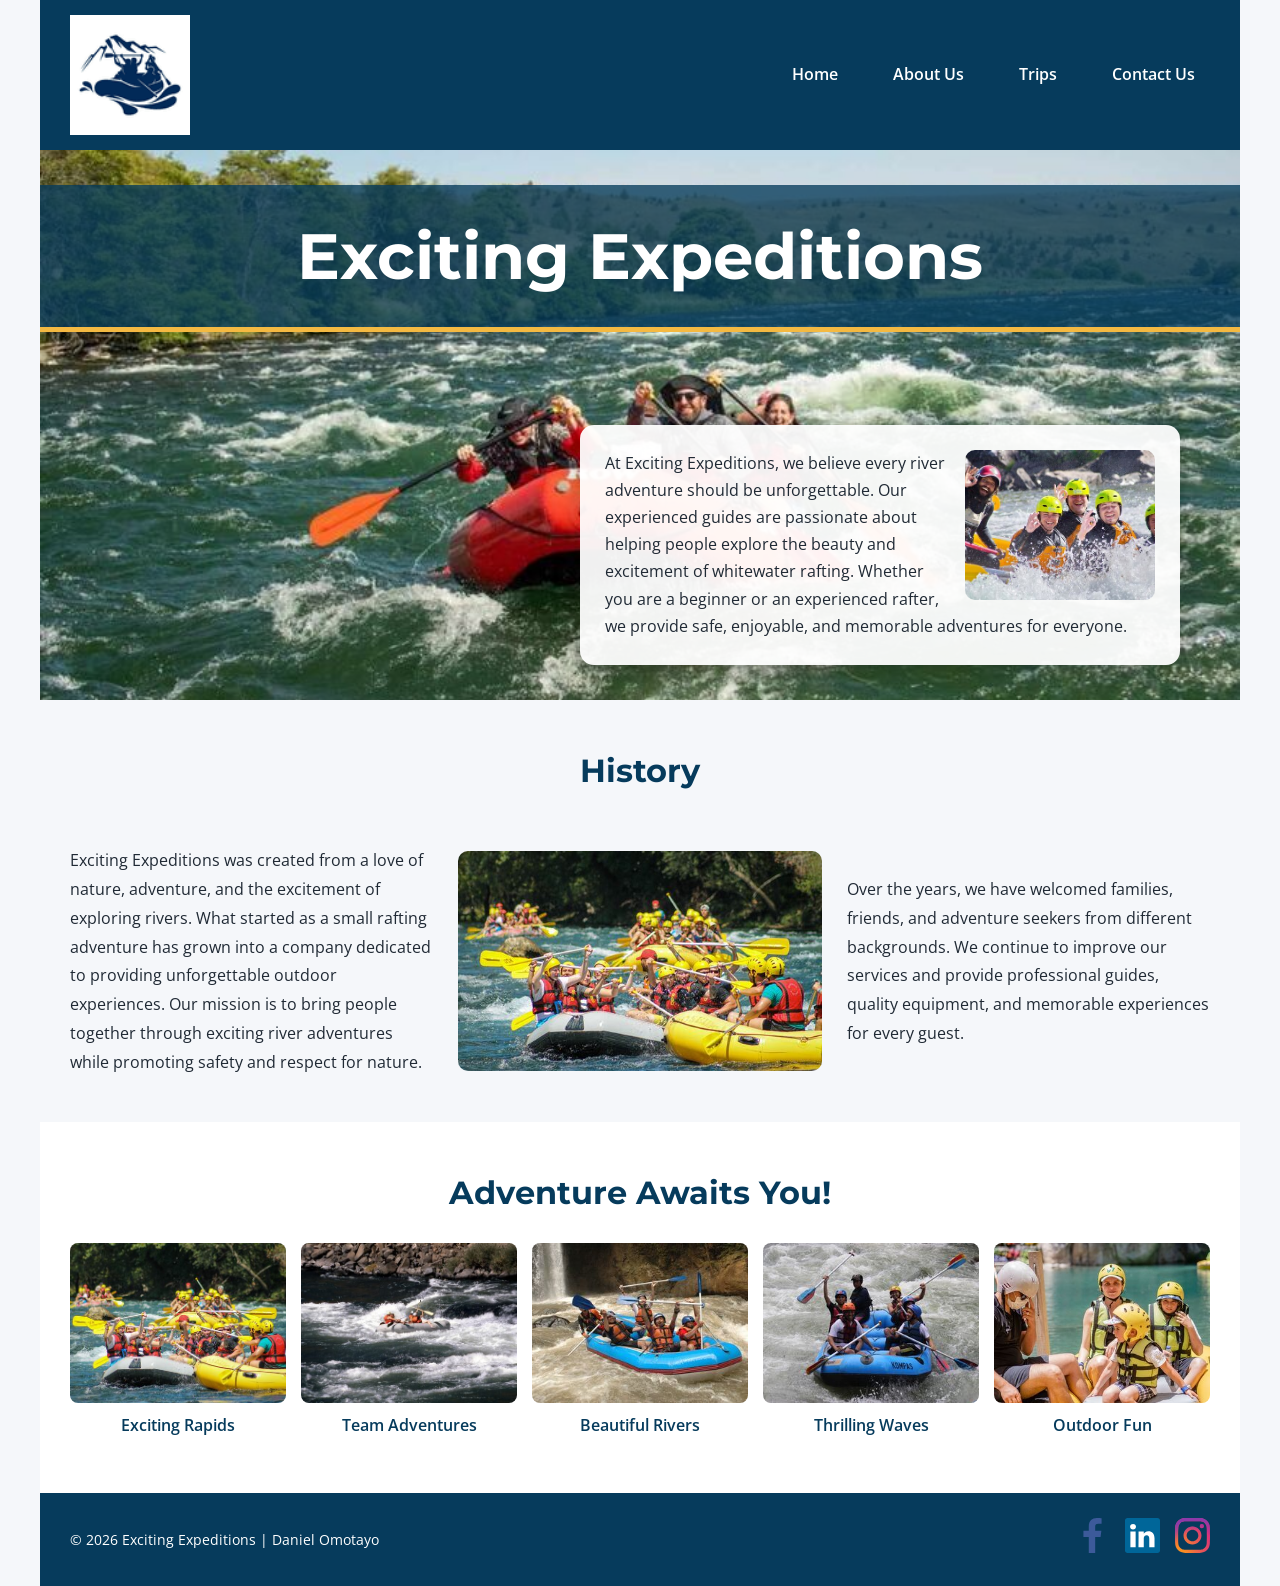
==== commit b931625a: "Update about.html" ====
--- a/wwr/about.html
+++ b/wwr/about.html
@@ -62,7 +62,7 @@
                 and respect for nature.
             </p>
 
-            <img src="images/rafting-history.jpg" alt="A rafting expedition on a beautiful river">
+            <img src="images/rafting1.jpg" alt="A rafting expedition on a beautiful river">
 
             <p>
                 Over the years, we have welcomed families, friends,
